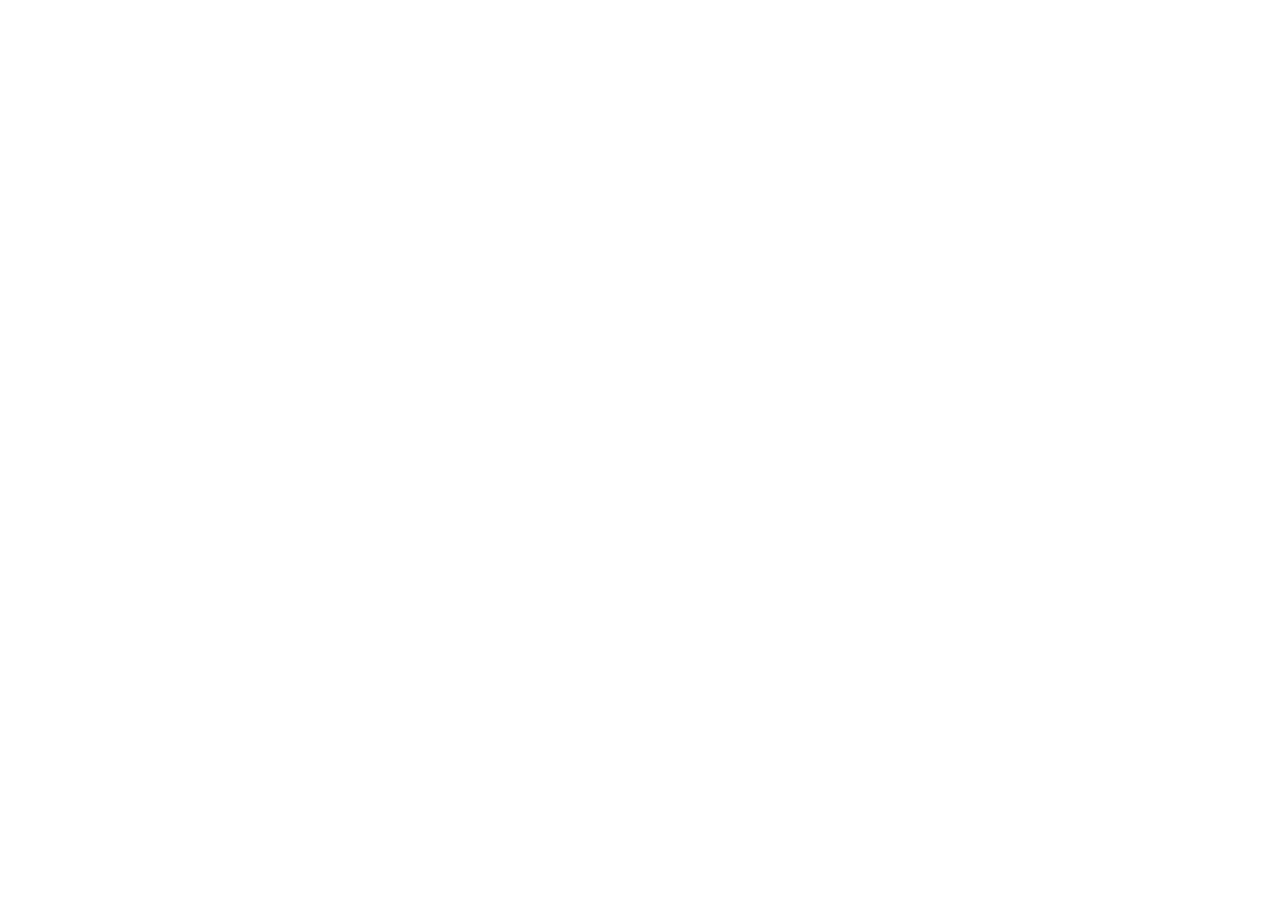
==== index.html @ d84d5e9f "Add root index.html + update GSAP to 3.12.8 + three.js to r170 Co-Authored-By: Claude Opus 4.6 <nore" ====
<!DOCTYPE html>
<html lang="pt-BR">
<head>
  <meta charset="UTF-8">
  <meta name="viewport" content="width=device-width,initial-scale=1">
  <meta http-equiv="refresh" content="0;url=client/index.html">
  <title>DUCK Full Studio Pro</title>
  <style>body{background:#0a0a0a;color:#fff;font-family:system-ui;display:grid;place-items:center;min-height:100vh;margin:0}a{color:#f0c040}</style>
</head>
<body>
  <p>Redirecting to <a href="client/index.html">DUCK Full Studio Pro</a>…</p>
</body>
</html>
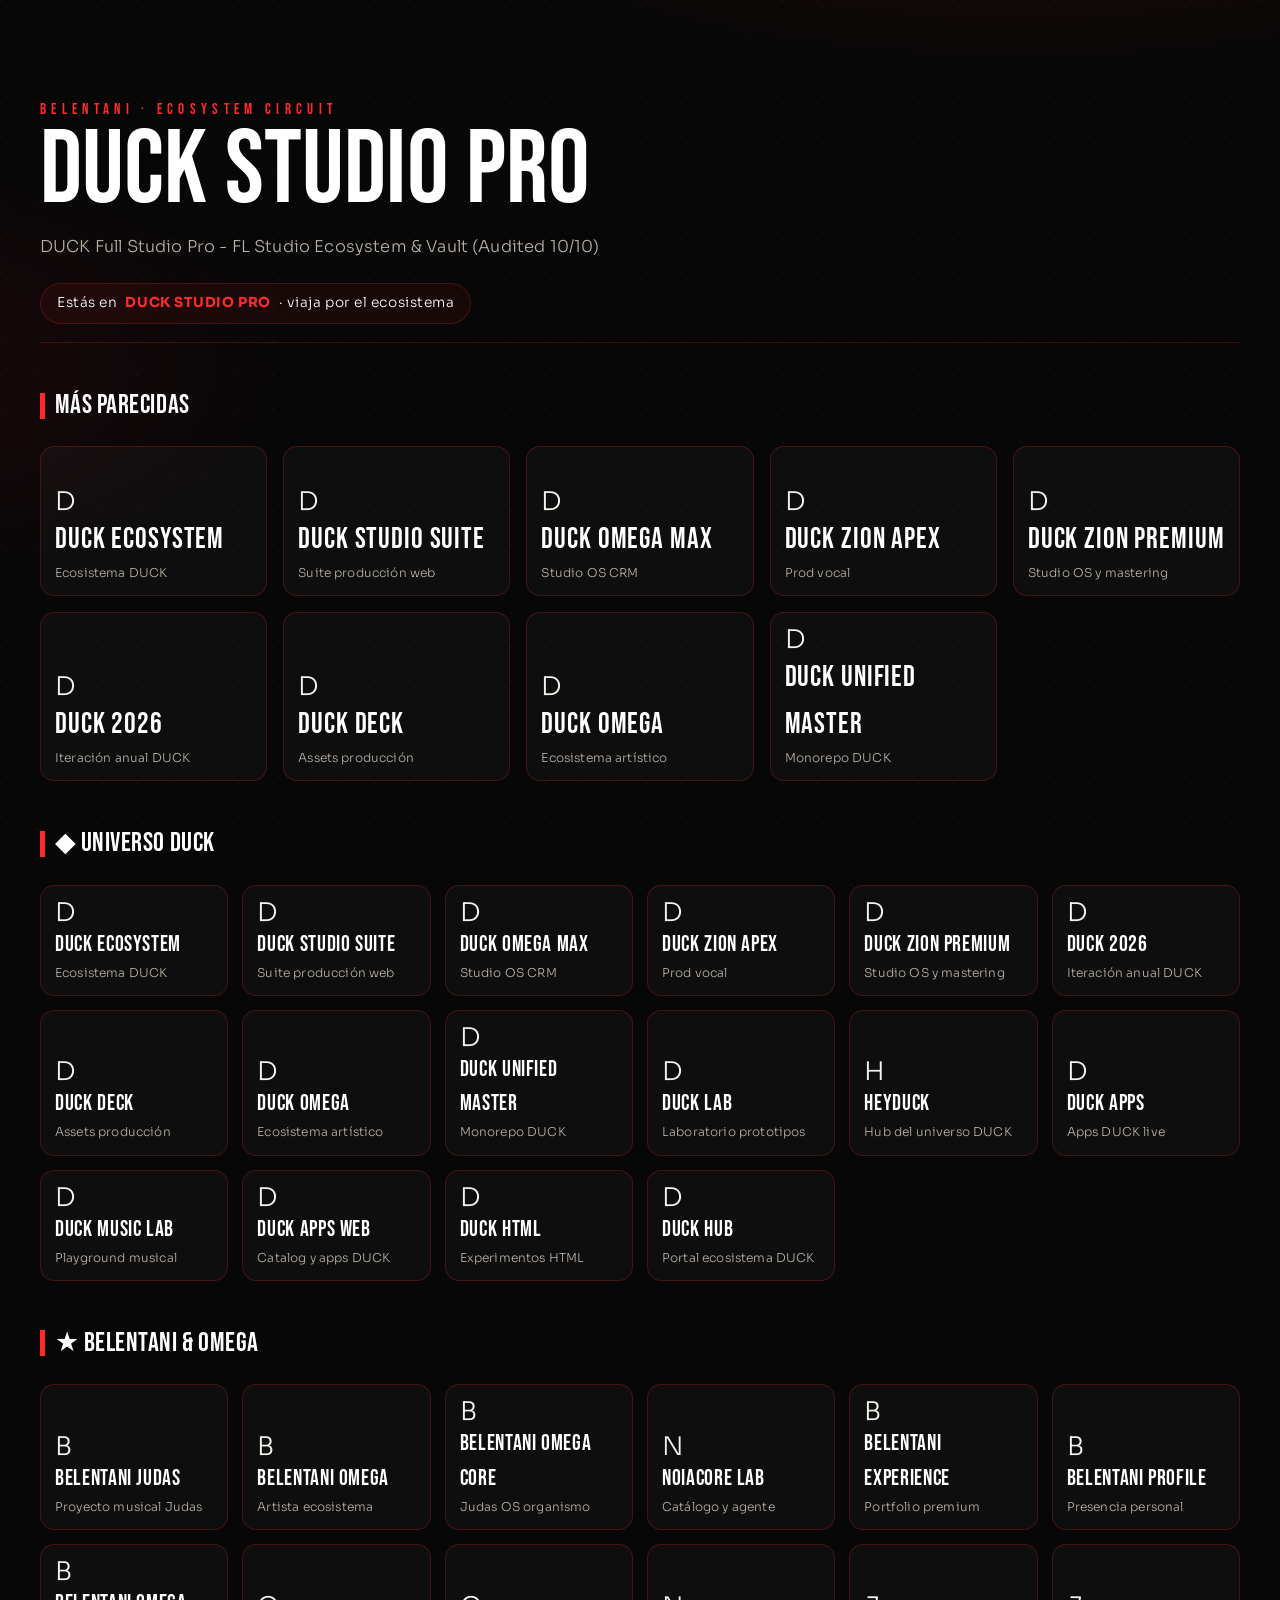
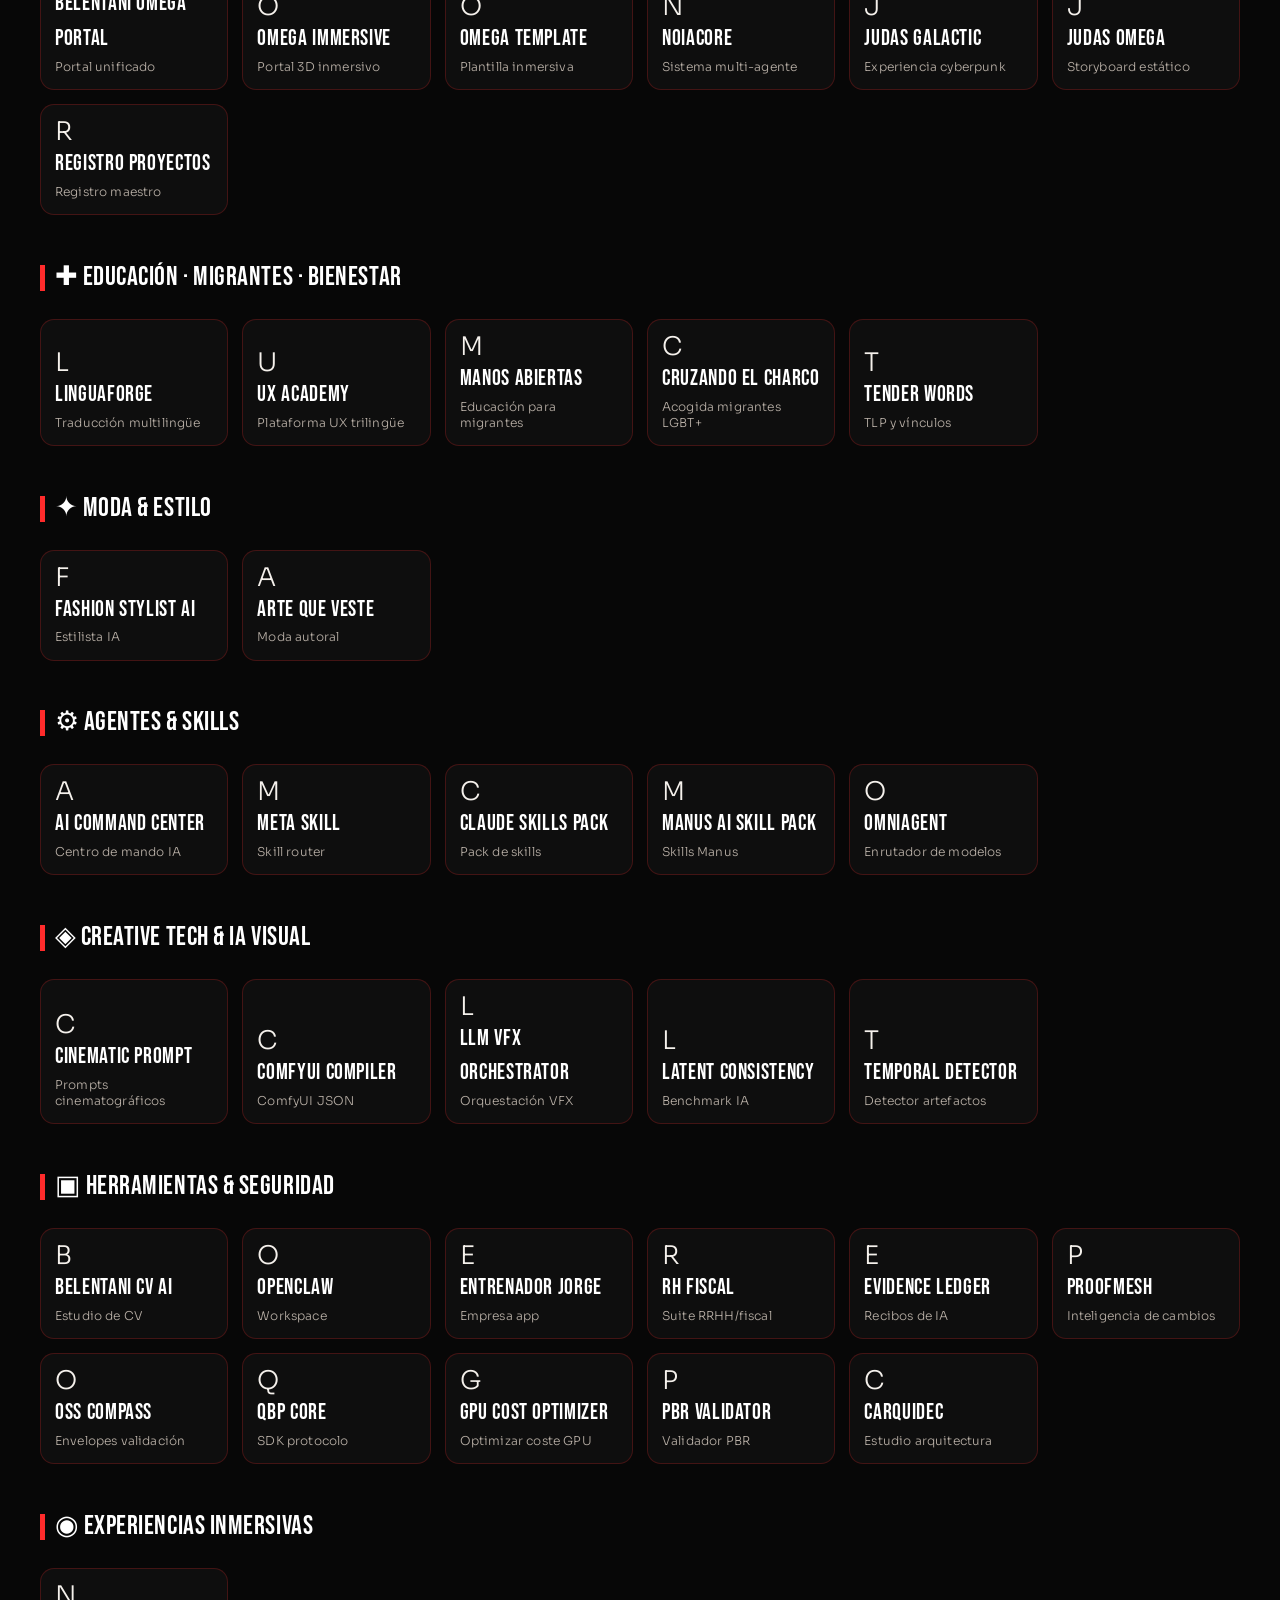
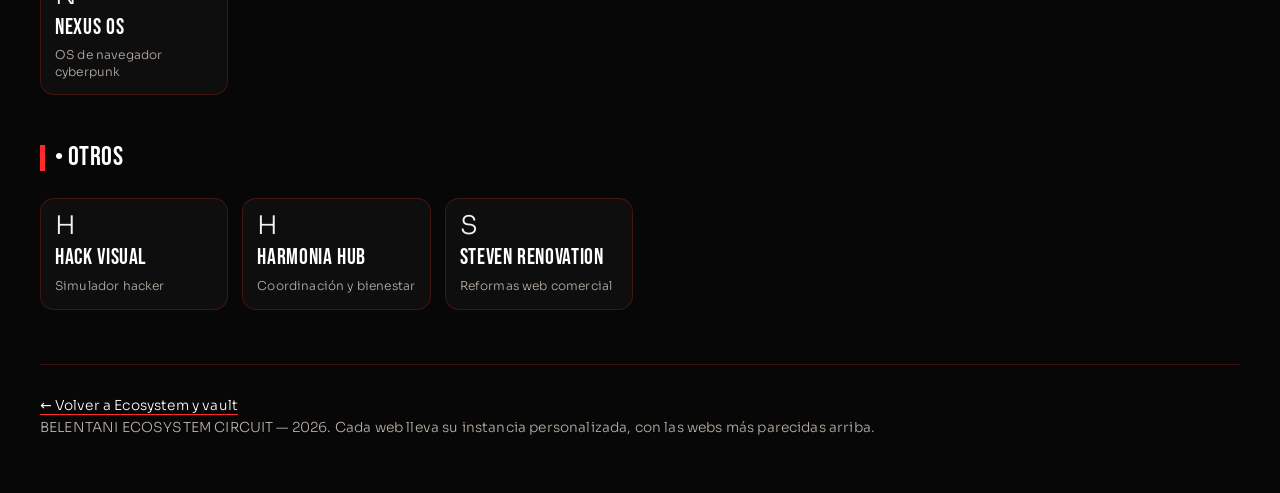
==== commit 53f68ff8: "fix(pages): redirect neon glass a ecosistema.html (web vacia)" ====
--- a/index.html
+++ b/index.html
@@ -1,13 +1,50 @@
 <!DOCTYPE html>
-<html lang="pt-BR">
+<html lang="es">
 <head>
-  <meta charset="UTF-8">
-  <meta name="viewport" content="width=device-width,initial-scale=1">
-  <meta http-equiv="refresh" content="0;url=client/index.html">
-  <title>DUCK Full Studio Pro</title>
-  <style>body{background:#0a0a0a;color:#fff;font-family:system-ui;display:grid;place-items:center;min-height:100vh;margin:0}a{color:#f0c040}</style>
+<meta charset="UTF-8">
+<meta name="viewport" content="width=device-width, initial-scale=1.0">
+<title>DUCK FULL STUDIO PRO — BELENTANI</title>
+<style>
+  :root { --red:#ff0040; --glass:rgba(255,255,255,.07); }
+  * { margin:0; padding:0; box-sizing:border-box; }
+  html,body { height:100%; overflow:hidden; background:#0a0a0c; color:#fff;
+    font-family:'Courier New',monospace; display:grid; place-items:center; }
+  .panel {
+    padding:3rem 4rem; border-radius:18px; text-align:center;
+    background:var(--glass); backdrop-filter:blur(25px) saturate(180%);
+    border:1px solid rgba(255,255,255,.2);
+    box-shadow: inset 0 6px 12px rgba(255,255,255,.35),
+                inset 0 -40px 40px rgba(255,0,64,.15),
+                0 0 30px rgba(255,0,64,.45);
+    animation:glitch 3s infinite;
+  }
+  h1 { font-size:1.4rem; letter-spacing:.3em; color:var(--red);
+    text-shadow:0 0 12px var(--red); }
+  p { margin-top:1rem; opacity:.7; font-size:.8rem; letter-spacing:.2em; }
+  .bar { margin-top:1.5rem; height:3px; background:rgba(255,255,255,.15); border-radius:2px; overflow:hidden; }
+  .bar i { display:block; height:100%; width:40%; background:linear-gradient(90deg,transparent,var(--red),transparent); animation:load 1.2s linear infinite; }
+  @keyframes load { 0%{transform:translateX(-100%)} 100%{transform:translateX(350%)} }
+  @keyframes glitch { 0%,92%,100%{transform:none} 93%{transform:translate(2px,-1px)} 95%{transform:translate(-2px,1px)} 97%{transform:translate(1px,0)} }
+  canvas { position:fixed; inset:0; z-index:-1; opacity:.5; }
+</style>
+<meta http-equiv="refresh" content="0;url=ecosistema.html">
 </head>
 <body>
-  <p>Redirecting to <a href="client/index.html">DUCK Full Studio Pro</a>…</p>
+<canvas id="rain"></canvas>
+<div class="panel">
+  <h1>DUCK FULL STUDIO PRO</h1>
+  <p>INICIANDO ECOSISTEMA…</p>
+  <div class="bar"><i></i></div>
+</div>
+<script>
+const c=document.getElementById('rain'),x=c.getContext('2d');
+function rs(){c.width=innerWidth;c.height=innerHeight}rs();onresize=rs;
+const cols='01アイウエオカキクケコ<>/{}#$'.split('');let d=Array(Math.floor(c.width/16)).fill(0);
+setInterval(()=>{x.fillStyle='rgba(10,10,12,.08)';x.fillRect(0,0,c.width,c.height);
+x.fillStyle='#ff0040';x.font='14px monospace';
+d.forEach((y,i)=>{x.fillText(cols[Math.random()*cols.length|0],i*16,y*16);
+d[i]=y*16>c.height&&Math.random()>.975?0:y+1})},50);
+setTimeout(()=>location.replace('ecosistema.html'),300);
+</script>
 </body>
 </html>
